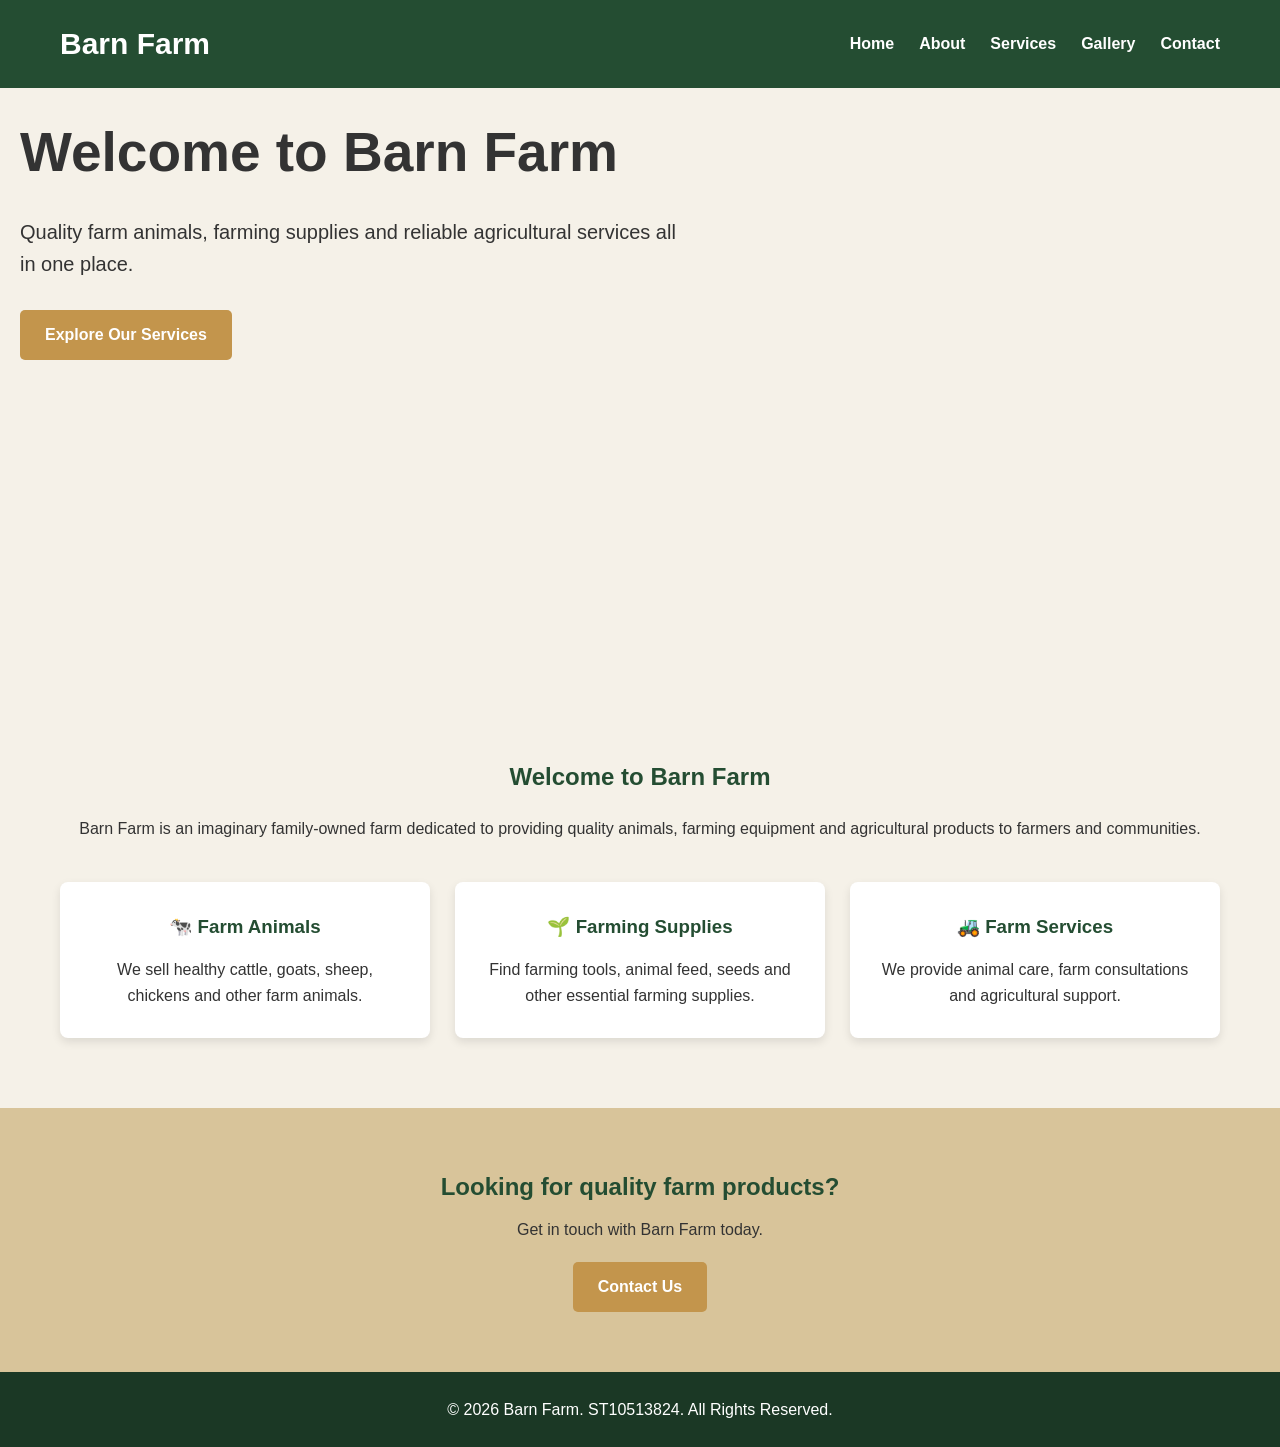
==== Nature's Barn Farm/index.html @ 19bec188 "Upkoaded the Formative 2 Part 2 This new file contains a fully working CSS file" ====
<!DOCTYPE html>
<html lang="en">
<head>
    <meta charset="UTF-8">
    <meta name="viewport" content="width=device-width, initial-scale=1.0">
    <title>Barn Farm | Home</title>
    <link rel="stylesheet" href="CSS/styles.css">
</head>

<body>

    <header>
        <nav>
            <h1>Barn Farm</h1>

            <ul>
                <li><a href="index.html">Home</a></li>
                <li><a href="about.html">About</a></li>
                <li><a href="services.html">Services</a></li>
                <li><a href="gallery.html">Gallery</a></li>
                <li><a href="contact.html">Contact</a></li>
            </ul>
        </nav>
    </header>

    <main>

        <section class="hero">
            <div class="hero-content">
                <h2>Welcome to Barn Farm</h2>
                <p>
                    Quality farm animals, farming supplies and reliable
                    agricultural services all in one place.
                </p>

                <a href="services.html" class="button">Explore Our Services</a>
            </div>
        </section>

        <section class="welcome">
            <h2>Welcome to Barn Farm</h2>

            <p>
                Barn Farm is an imaginary family-owned farm dedicated to
                providing quality animals, farming equipment and agricultural
                products to farmers and communities.
            </p>

            <div class="cards">

                <div class="card">
                    <h3>🐄 Farm Animals</h3>
                    <p>
                        We sell healthy cattle, goats, sheep, chickens and
                        other farm animals.
                    </p>
                </div>

                <div class="card">
                    <h3>🌱 Farming Supplies</h3>
                    <p>
                        Find farming tools, animal feed, seeds and other
                        essential farming supplies.
                    </p>
                </div>

                <div class="card">
                    <h3>🚜 Farm Services</h3>
                    <p>
                        We provide animal care, farm consultations and
                        agricultural support.
                    </p>
                </div>

            </div>
        </section>

        <section class="cta">
            <h2>Looking for quality farm products?</h2>
            <p>Get in touch with Barn Farm today.</p>

            <a href="contact.html" class="button">Contact Us</a>
        </section>

    </main>

    <footer>
        <p>&copy; 2026 Barn Farm. ST10513824. All Rights Reserved.</p>
    </footer>

    <script src="script.js"></script>

</body>
</html>
---- Nature's Barn Farm/CSS/styles.css ----
* {
    margin: 0;
    padding: 0;
    box-sizing: border-box;
}

body {
    font-family: Arial, sans-serif;
    background-color: #f5f1e8;
    color: #333;
    line-height: 1.6;
}

header {
    background-color: #244d32;
    color: white;
}

nav {
    max-width: 1200px;
    margin: auto;
    padding: 20px;
    display: flex;
    justify-content: space-between;
    align-items: center;
}

nav h1 {
    font-size: 30px;
}

nav ul {
    list-style: none;
    display: flex;
    gap: 25px;
}

nav a {
    color: white;
    text-decoration: none;
    font-weight: bold;
}

nav a:hover {
    color: #d8b365;
}

.hero {
    min-height: 600px;
    background-image:
        linear-gradient(rgba(0, 0, 0, 0.45), rgba(0, 0, 0, 0.45)),

}

.hero-content {
    max-width: 700px;
    padding: 20px;
}

.hero h2 {
    font-size: 55px;
    margin-bottom: 20px;
}

.hero p {
    font-size: 20px;
    margin-bottom: 30px;
}

.button,
button {
    display: inline-block;
    background-color: #c3954c;
    color: white;
    padding: 12px 25px;
    border: none;
    text-decoration: none;
    font-weight: bold;
    cursor: pointer;
    border-radius: 5px;
}

.button:hover,
button:hover {
    background-color: #9b7439;
}

.welcome,
.about,
.services,
.gallery,
.contact {
    max-width: 1200px;
    margin: auto;
    padding: 70px 20px;
}

.welcome {
    text-align: center;
}

.welcome h2,
.about h2 {
    color: #244d32;
    margin-bottom: 20px;
}

.cards {
    margin-top: 40px;
    display: grid;
    grid-template-columns: repeat(3, 1fr);
    gap: 25px;
}

.card {
    background-color: white;
    padding: 30px;
    border-radius: 8px;
    box-shadow: 0 4px 10px rgba(0, 0, 0, 0.1);
}

.card h3 {
    color: #244d32;
    margin-bottom: 15px;
}

.page-header {
    background-color: #244d32;
    color: white;
    text-align: center;
    padding: 70px 20px;
}

.page-header h2 {
    font-size: 45px;
}

.about-text {
    max-width: 800px;
    margin: auto;
}

.about-text p {
    margin-bottom: 25px;
}


.services {
    display: grid;
    grid-template-columns: repeat(3, 1fr);
    gap: 25px;
}

.service-card {
    background-color: white;
    padding: 30px;
    border-radius: 8px;
    box-shadow: 0 4px 10px rgba(0, 0, 0, 0.1);
}

.service-card h3 {
    color: #244d32;
    margin-bottom: 15px;
}

.service-card p {
    margin-bottom: 10px;
}

.gallery {
    display: grid;
    grid-template-columns: repeat(3, 1fr);
    gap: 25px;
}

.gallery-item {
    background-color: white;
    border-radius: 8px;
    overflow: hidden;
    box-shadow: 0 4px 10px rgba(0, 0, 0, 0.1);
}

.gallery-item img {
    width: 100%;
    height: 250px;
    object-fit: cover;
}

.gallery-item h3 {
    padding: 15px;
    color: #244d32;
}

.contact {
    display: grid;
    grid-template-columns: 1fr 1fr;
    gap: 50px;
}

.contact-info h2 {
    color: #244d32;
    margin-bottom: 20px;
}

.contact-info p {
    margin-bottom: 10px;
}

form {
    background-color: white;
    padding: 30px;
    border-radius: 8px;
    box-shadow: 0 4px 10px rgba(0, 0, 0, 0.1);
}

form label {
    display: block;
    margin-top: 15px;
    margin-bottom: 5px;
    font-weight: bold;
}

form input,
form textarea {
    width: 100%;
    padding: 12px;
    border: 1px solid #ccc;
    border-radius: 5px;
    font-family: Arial, sans-serif;
}

form button {
    margin-top: 20px;
}


.cta {
    text-align: center;
    background-color: #d8c49a;
    padding: 60px 20px;
}

.cta h2 {
    color: #244d32;
    margin-bottom: 10px;
}

.cta p {
    margin-bottom: 20px;
}

footer {
    background-color: #1b3825;
    color: white;
    text-align: center;
    padding: 25px;
}


@media (max-width: 768px) {

    nav {
        flex-direction: column;
        gap: 20px;
    }

    nav ul {
        flex-direction: column;
        text-align: center;
        gap: 10px;
    }

    .hero h2 {
        font-size: 40px;
    }

    .cards,
    .services,
    .gallery,
    .contact {
        grid-template-columns: 1fr;
    }

}
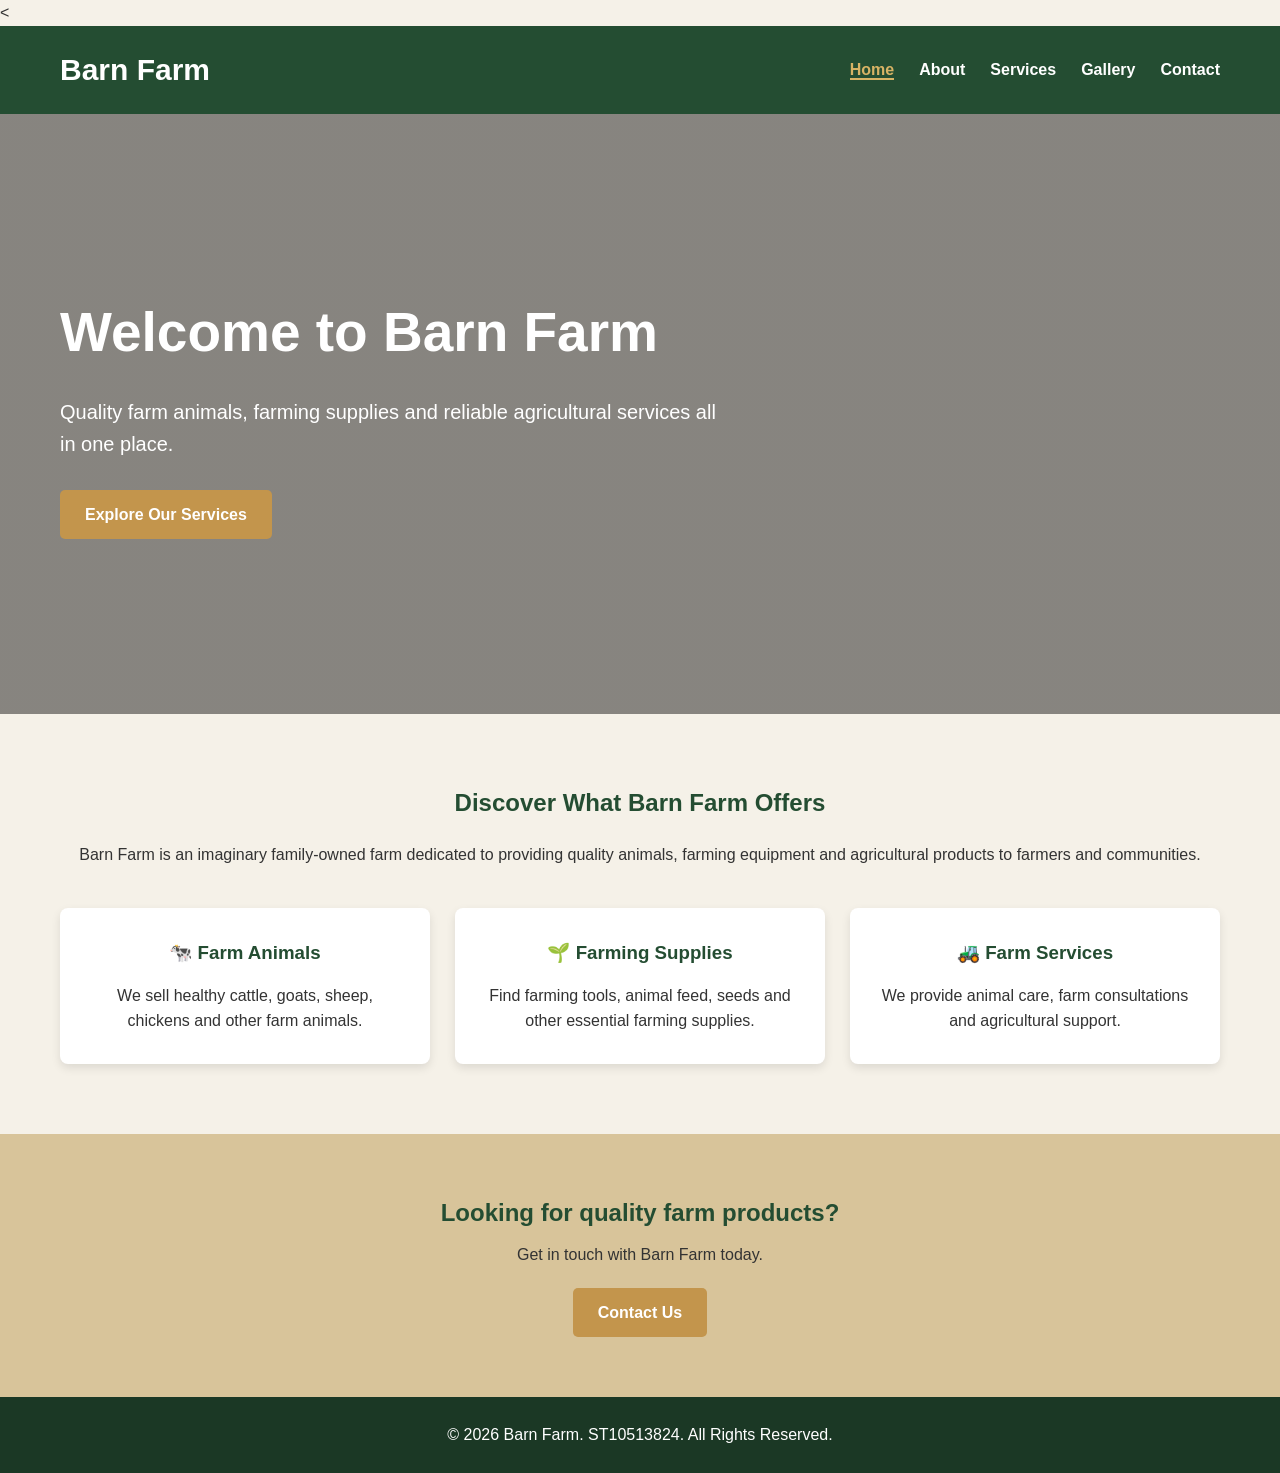
==== commit 9f7762ca: "Update Part 3 POE website files Updated HTML, CSS and JavaScript functionality for the Nature's Barn" ====
--- a/Nature's Barn Farm/index.html
+++ b/Nature's Barn Farm/index.html
@@ -1,9 +1,27 @@
 <!DOCTYPE html>
 <html lang="en">
-<head>
+<<head>
     <meta charset="UTF-8">
     <meta name="viewport" content="width=device-width, initial-scale=1.0">
-    <title>Barn Farm | Home</title>
+
+    <title>Barn Farm | Quality Farm Animals and Supplies</title>
+
+    <meta name="description"
+    content="Welcome to Barn Farm. Discover farm animals, livestock, animal feed, farming equipment and agricultural services.">
+
+    <meta name="keywords"
+    content="Barn Farm, farm animals, livestock, animal feed, farming supplies, agricultural services">
+
+    <meta name="author" content="Barn Farm">
+
+    <meta property="og:title"
+    content="Barn Farm | Quality Farm Animals and Supplies">
+
+    <meta property="og:description"
+    content="Discover farm animals, farming supplies and agricultural services at Barn Farm.">
+
+    <meta property="og:type" content="website">
+
     <link rel="stylesheet" href="CSS/styles.css">
 </head>
 
@@ -38,7 +56,7 @@
         </section>
 
         <section class="welcome">
-            <h2>Welcome to Barn Farm</h2>
+            <h2>Discover What Barn Farm Offers</h2>
 
             <p>
                 Barn Farm is an imaginary family-owned farm dedicated to
@@ -88,7 +106,7 @@
         <p>&copy; 2026 Barn Farm. ST10513824. All Rights Reserved.</p>
     </footer>
 
-    <script src="script.js"></script>
+    <script src="JS/script.js"></script>
 
 </body>
 </html>
--- a/Nature's Barn Farm/CSS/styles.css
+++ b/Nature's Barn Farm/CSS/styles.css
@@ -39,32 +39,53 @@
     color: white;
     text-decoration: none;
     font-weight: bold;
+    transition: color 0.3s ease;
 }
 
 nav a:hover {
     color: #d8b365;
+}
+
+nav a.active {
+    color: #d8b365;
+    border-bottom: 2px solid #d8b365;
 }
 
 .hero {
     min-height: 600px;
     background-image:
         linear-gradient(rgba(0, 0, 0, 0.45), rgba(0, 0, 0, 0.45)),
-
+        url("../images/farm-background.jpg");
+    background-size: cover;
+    background-position: center;
+    display: flex;
+    align-items: center;
+    padding: 40px;
 }
 
 .hero-content {
     max-width: 700px;
     padding: 20px;
+    opacity: 0;
+    transform: translateY(30px);
+    transition: all 1s ease;
+}
+
+.hero-content.show {
+    opacity: 1;
+    transform: translateY(0);
 }
 
 .hero h2 {
     font-size: 55px;
     margin-bottom: 20px;
+    color: white;
 }
 
 .hero p {
     font-size: 20px;
     margin-bottom: 30px;
+    color: white;
 }
 
 .button,
@@ -78,6 +99,7 @@
     font-weight: bold;
     cursor: pointer;
     border-radius: 5px;
+    transition: background-color 0.3s ease;
 }
 
 .button:hover,
@@ -144,7 +166,6 @@
     margin-bottom: 25px;
 }
 
-
 .services {
     display: grid;
     grid-template-columns: repeat(3, 1fr);
@@ -184,6 +205,7 @@
     width: 100%;
     height: 250px;
     object-fit: cover;
+    display: block;
 }
 
 .gallery-item h3 {
@@ -229,10 +251,16 @@
     font-family: Arial, sans-serif;
 }
 
+form input:focus,
+form textarea:focus {
+    outline: none;
+    border-color: #244d32;
+    box-shadow: 0 0 5px rgba(36, 77, 50, 0.3);
+}
+
 form button {
     margin-top: 20px;
 }
-
 
 .cta {
     text-align: center;
@@ -256,9 +284,47 @@
     padding: 25px;
 }
 
+.reveal {
+    opacity: 0;
+    transform: translateY(30px);
+    transition: opacity 0.7s ease, transform 0.7s ease;
+}
+
+.reveal.visible {
+    opacity: 1;
+    transform: translateY(0);
+}
+
+.form-feedback {
+    margin-top: 15px;
+    font-weight: bold;
+}
+
+.form-feedback.success {
+    color: #24743c;
+}
+
+.form-feedback.error {
+    color: #c62828;
+}
+
+.map-container {
+    grid-column: 1 / -1;
+    margin-top: 30px;
+}
+
+.map-container h2 {
+    color: #244d32;
+    margin-bottom: 10px;
+}
+
+.map-container iframe {
+    margin-top: 15px;
+    border-radius: 8px;
+    max-width: 100%;
+}
 
 @media (max-width: 768px) {
-
     nav {
         flex-direction: column;
         gap: 20px;
@@ -268,6 +334,11 @@
         flex-direction: column;
         text-align: center;
         gap: 10px;
+    }
+
+    .hero {
+        min-height: 450px;
+        padding: 20px;
     }
 
     .hero h2 {
@@ -281,4 +352,25 @@
         grid-template-columns: 1fr;
     }
 
+    .page-header h2 {
+        font-size: 35px;
+    }
+}
+
+@media (prefers-reduced-motion: reduce) {
+    *,
+    *::before,
+    *::after {
+        animation-duration: 0.01ms !important;
+        transition-duration: 0.01ms !important;
+        scroll-behavior: auto !important;
+    }
+}
+
+.gallery-item video {
+    width: 100%;
+    height: 250px;
+    object-fit: cover;
+    display: block;
+    background-color: #000;
 }
